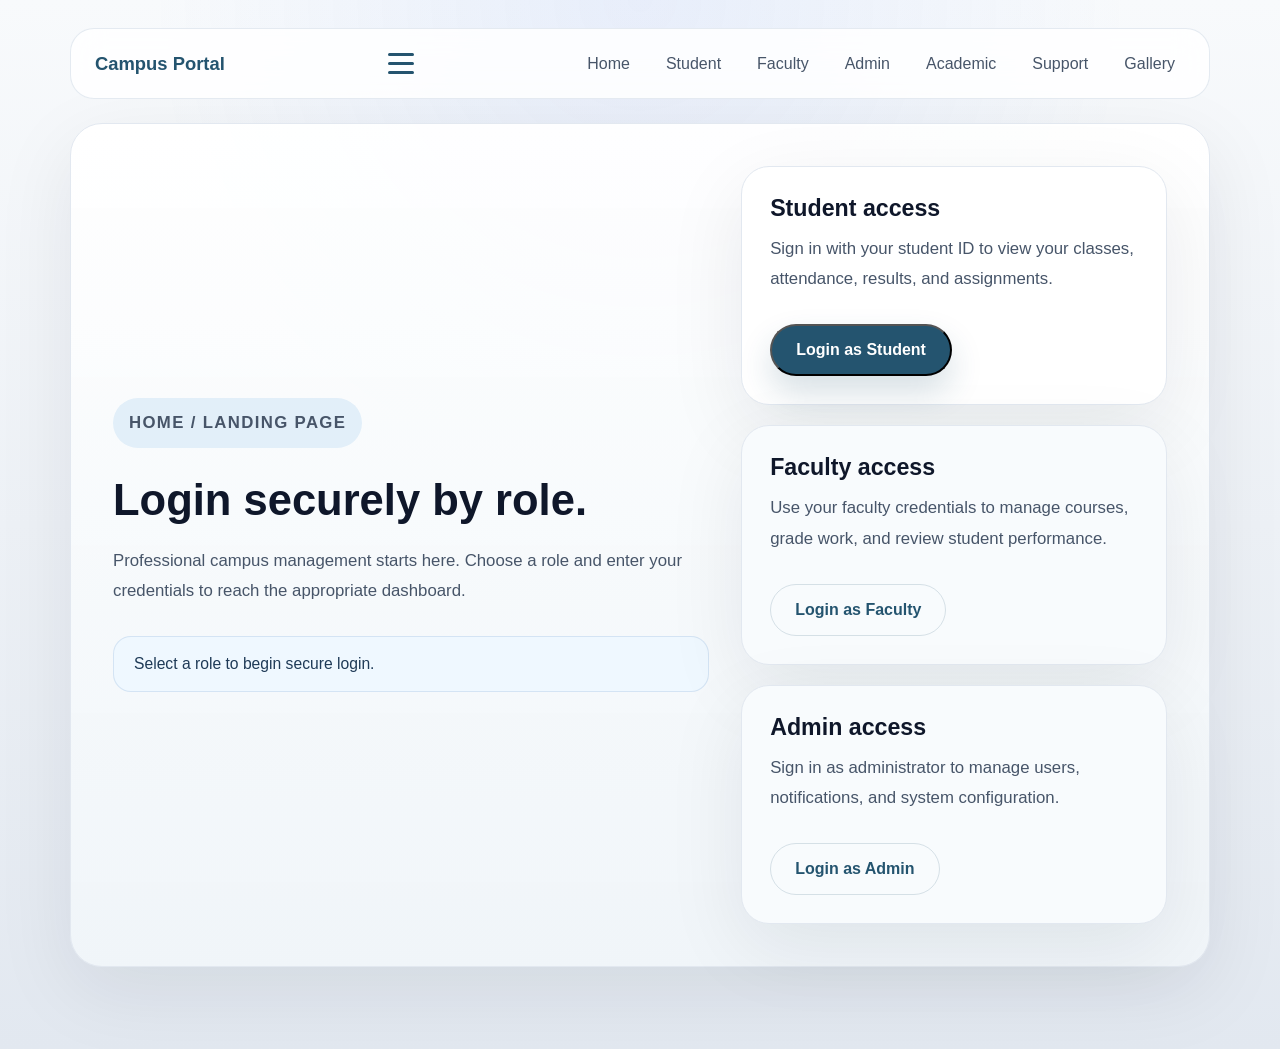
==== website/index.html @ 67450fb0 "added css and js" ====
<!DOCTYPE html>
<html lang="en">
<head>
  <meta charset="UTF-8">
  <meta name="viewport" content="width=device-width, initial-scale=1.0">
  <title>Campus Portal</title>
  <link rel="stylesheet" href="styles.css">
</head>
<body>
  <div class="page-shell">
    <header class="site-header">
      <a class="brand" href="index.html">Campus Portal</a>
      <button class="menu-toggle" type="button" aria-label="Toggle navigation" aria-expanded="false" aria-controls="site-nav">
        <span></span><span></span><span></span>
      </button>
      <nav class="site-nav" id="site-nav">
        <a href="index.html">Home</a>
        <a href="student-dashboard.html">Student</a>
        <a href="faculty-dashboard.html">Faculty</a>
        <a href="admin-dashboard.html">Admin</a>
        <a href="academic.html">Academic</a>
        <a href="support.html">Support</a>
        <a href="photo-slider.html">Gallery</a>
      </nav>
    </header>

    <section class="hero hero-home">
      <div class="hero-copy">
        <p class="eyebrow">Home / Landing Page</p>
        <h1>Login securely by role.</h1>
        <p>Professional campus management starts here. Choose a role and enter your credentials to reach the appropriate dashboard.</p>
        <div id="role-message" class="role-message">Select a role to begin secure login.</div>
      </div>
      <div class="hero-panel">
        <div class="panel-card">
          <h2>Student access</h2>
          <p>Sign in with your student ID to view your classes, attendance, results, and assignments.</p>
          <button class="button button-primary role-select-button" data-role="student" type="button">Login as Student</button>
        </div>
        <div class="panel-card panel-card-alt">
          <h2>Faculty access</h2>
          <p>Use your faculty credentials to manage courses, grade work, and review student performance.</p>
          <button class="button button-secondary role-select-button" data-role="faculty" type="button">Login as Faculty</button>
        </div>
        <div class="panel-card panel-card-alt">
          <h2>Admin access</h2>
          <p>Sign in as administrator to manage users, notifications, and system configuration.</p>
          <button class="button button-secondary role-select-button" data-role="admin" type="button">Login as Admin</button>
        </div>
      </div>
    </section>

    <main>
    </main>
  </div>

  <div id="login-modal" class="login-modal" aria-hidden="true">
    <div class="login-modal-backdrop" data-close="true"></div>
    <div class="login-modal-content" role="dialog" aria-modal="true" aria-labelledby="login-title">
      <button id="login-close" class="modal-close" type="button" aria-label="Close login form">×</button>
      <div class="form-panel">
        <h2 id="login-title">Login as <span id="login-role">Student</span></h2>
        <p>Enter your campus credentials to continue.</p>
        <form id="login-form">
          <div class="form-field">
            <label for="login-id">Campus ID</label>
            <input id="login-id" name="loginId" type="text" placeholder="Enter your ID" required>
          </div>
          <div class="form-field">
            <label for="login-password">Password</label>
            <input id="login-password" name="loginPassword" type="password" placeholder="Enter your password" required>
          </div>
          <div id="login-error" class="login-error" aria-live="polite"></div>
          <button class="button button-primary" type="submit">Continue</button>
        </form>
      </div>
    </div>
  </div>
  <script src="script.js"></script>
</body>
</html>
---- website/styles.css ----
:root {
  color-scheme: light;
  font-family: Inter, 'Segoe UI', Tahoma, Geneva, Verdana, sans-serif;
  font-size: 16px;
  background: #f1f5f9;
  color: #0f172a;
  --surface: #ffffff;
  --surface-muted: #f8fafc;
  --border: #e2e8f0;
  --text: #0f172a;
  --muted: #475569;
  --accent: #24546f;
  --accent-soft: #dbeafe;
  --shadow: 0 24px 80px rgba(15, 23, 42, 0.08);
}

* {
  box-sizing: border-box;
}

html, body {
  margin: 0;
  min-height: 100%;
}

body {
  background: radial-gradient(circle at top, rgba(37, 99, 235, 0.08), transparent 40%),
              linear-gradient(180deg, #f8fafc 0%, #e2e8f0 100%);
}

img, svg {
  max-width: 100%;
}

.hero-gallery {
  display: block;
  padding: 36px 42px;
}

.slider-card {
  margin-top: 24px;
  padding: 24px;
  border-radius: 32px;
  background: rgba(255, 255, 255, 0.95);
  border: 1px solid var(--border);
  box-shadow: var(--shadow);
}

.slider-frame {
  position: relative;
  display: grid;
  align-items: center;
}

.slider-track {
  position: relative;
  min-height: 460px;
  overflow: hidden;
  border-radius: 24px;
}

.slide {
  position: absolute;
  inset: 0;
  opacity: 0;
  transform: translateX(24px);
  transition: opacity 0.45s ease, transform 0.45s ease;
}

.slide.active {
  opacity: 1;
  transform: translateX(0);
}

.slide img {
  width: 100%;
  height: 460px;
  object-fit: cover;
  display: block;
}

.slide-caption {
  position: absolute;
  left: 24px;
  right: 24px;
  bottom: 24px;
  padding: 20px 24px;
  border-radius: 18px;
  background: rgba(15, 23, 42, 0.72);
  color: #ffffff;
  backdrop-filter: blur(6px);
}

.slide-caption h2 {
  margin: 0 0 8px;
  font-size: 1.3rem;
}

.slide-caption p {
  margin: 0;
  color: rgba(255,255,255,0.9);
}

.slider-control {
  position: absolute;
  top: 50%;
  transform: translateY(-50%);
  z-index: 2;
  border: none;
  width: 46px;
  height: 46px;
  border-radius: 50%;
  background: rgba(255, 255, 255, 0.9);
  color: var(--accent);
  font-size: 1.2rem;
  cursor: pointer;
  box-shadow: 0 12px 24px rgba(15, 23, 42, 0.14);
}

.slider-control.prev {
  left: 16px;
}

.slider-control.next {
  right: 16px;
}

.slider-dots {
  display: flex;
  justify-content: center;
  gap: 10px;
  margin-top: 16px;
}

.dot {
  width: 12px;
  height: 12px;
  border: none;
  padding: 0;
  border-radius: 50%;
  background: #cbd5e1;
  cursor: pointer;
}

.dot.active {
  background: var(--accent);
}

@media (max-width: 780px) {
  .site-header {
    align-items: center;
    flex-wrap: wrap;
  }

  .menu-toggle {
    margin-left: auto;
  }

  .site-header .site-nav {
    display: none;
    width: 100%;
    flex-direction: column;
    gap: 8px;
    padding-top: 12px;
    border-top: 1px solid var(--border);
  }

  .site-header .site-nav.open {
    display: flex;
  }

  .site-header .site-nav a {
    width: 100%;
  }

  .hero-gallery {
    padding: 28px;
  }

  .slider-track {
    min-height: 360px;
  }

  .slide img {
    height: 360px;
  }

  .slide-caption {
    left: 16px;
    right: 16px;
    bottom: 16px;
  }
}

img, svg {
  max-width: 100%;
}

button, input, textarea {
  font: inherit;
}

.page-shell {
  width: min(1140px, calc(100% - 32px));
  margin: 0 auto;
  padding: 28px 0 48px;
}

.site-header {
  display: flex;
  align-items: center;
  justify-content: space-between;
  gap: 24px;
  padding: 16px 24px;
  margin-bottom: 24px;
  border-radius: 24px;
  background: rgba(255, 255, 255, 0.85);
  border: 1px solid rgba(226, 232, 240, 0.9);
  backdrop-filter: blur(16px);
}

.brand {
  color: var(--accent);
  font-size: 1.15rem;
  font-weight: 700;
  text-decoration: none;
}

.site-nav {
  display: flex;
  flex-wrap: wrap;
  gap: 16px;
}

.site-nav a {
  color: var(--muted);
  text-decoration: none;
  padding: 8px 10px;
  border-radius: 14px;
  transition: background-color 0.2s ease, color 0.2s ease;
}

.site-nav a:hover,
.site-nav a:focus-visible {
  background: var(--accent-soft);
  color: var(--accent);
}

.menu-toggle {
  display: inline-flex;
  align-items: center;
  justify-content: center;
  flex-direction: column;
  gap: 6px;
  border: none;
  background: transparent;
  color: var(--accent);
  cursor: pointer;
  padding: 8px 12px;
  border-radius: 8px;
  transition: background-color 0.2s ease, transform 0.2s ease;
}

.menu-toggle:hover,
.menu-toggle:focus-visible {
  background-color: var(--accent-soft);
  outline: none;
  transform: scale(1.05);
}

.menu-toggle span {
  display: block;
  width: 26px;
  height: 3px;
  background: currentColor;
  border-radius: 2px;
  transition: transform 0.3s ease, opacity 0.3s ease;
}

.hero {
  display: grid;
  grid-template-columns: 1.4fr 1fr;
  gap: 32px;
  align-items: center;
  padding: 42px;
  border-radius: 32px;
  background: linear-gradient(180deg, rgba(255,255,255,0.96), rgba(241,245,249,0.98));
  border: 1px solid var(--border);
  box-shadow: var(--shadow);
}

.hero-copy {
  max-width: 620px;
}

.eyebrow {
  margin: 0 0 16px;
  display: inline-flex;
  align-items: center;
  gap: 10px;
  padding: 10px 16px;
  border-radius: 999px;
  background: #e2eff9;
  color: #1e3a57;
  font-size: 0.88rem;
  font-weight: 700;
  letter-spacing: 0.08em;
  text-transform: uppercase;
}

.hero h1 {
  margin: 0 0 22px;
  font-size: clamp(2.5rem, 3.4vw, 3.8rem);
  line-height: 1.05;
  color: var(--text);
}

.hero p {
  margin: 0 0 30px;
  color: var(--muted);
  font-size: 1.05rem;
  line-height: 1.8;
}

.hero-actions {
  display: flex;
  flex-wrap: wrap;
  gap: 16px;
}

.button {
  display: inline-flex;
  align-items: center;
  justify-content: center;
  min-height: 52px;
  padding: 0 24px;
  border-radius: 999px;
  text-decoration: none;
  font-weight: 700;
  transition: transform 0.2s ease, box-shadow 0.2s ease, background-color 0.2s ease, color 0.2s ease;
}

.button:hover,
.button:focus-visible {
  transform: translateY(-1px);
}

.button-primary {
  background: var(--accent);
  color: #ffffff;
  box-shadow: 0 16px 32px rgba(36, 84, 111, 0.18);
}

.button-secondary {
  background: transparent;
  color: var(--accent);
  border: 1px solid rgba(36, 84, 111, 0.16);
}

.button-tertiary {
  background: #f8fafc;
  color: var(--text);
  border: 1px solid var(--border);
}

.hero-panel {
  display: grid;
  gap: 20px;
}

.panel-card {
  padding: 28px;
  border-radius: 28px;
  background: var(--surface);
  border: 1px solid var(--border);
  box-shadow: var(--shadow);
    transition: transform 0.24s ease, border-color 0.24s ease;
  }
  
  .panel-card-alt {
    background: #f8fbfd;
  }
  
  .panel-card:hover {
    transform: translateY(-2px);
    border-color: rgba(36, 84, 111, 0.18);
  }
  
  .panel-card h2 {
    margin: 0 0 12px;
    font-size: 1.45rem;
    color: var(--text);
  }
  
  .role-select-button.active-role {
    box-shadow: 0 0 0 3px rgba(36, 84, 111, 0.18);
  }
  
  .role-message {
    margin-top: 16px;
    padding: 18px 20px;
    border-radius: 18px;
    background: #eff8ff;
    color: #1e3a57;
    font-size: 0.98rem;
    border: 1px solid rgba(56, 117, 183, 0.15);
  }
  
  .login-modal {
    position: fixed;
    inset: 0;
    display: none;
    align-items: center;
    justify-content: center;
    z-index: 40;
  }
  
  .login-modal.visible {
    display: flex;
  }
  
  .login-modal-backdrop {
    position: absolute;
    inset: 0;
    background: rgba(15, 23, 42, 0.55);
    backdrop-filter: blur(3px);
  }
  
  .login-modal-content {
    position: relative;
    width: min(540px, calc(100% - 32px));
    padding: 0;
    border-radius: 28px;
    background: var(--surface);
    box-shadow: 0 40px 120px rgba(15, 23, 42, 0.2);
    z-index: 1;
  }
  
  .form-panel {
    padding: 36px 32px 32px;
  }
  
  .modal-close {
    position: absolute;
    top: 18px;
    right: 18px;
    border: none;
    background: transparent;
    color: var(--muted);
    font-size: 1.8rem;
    cursor: pointer;
    line-height: 1;
  }
  
  .login-error {
    min-height: 24px;
    margin-bottom: 16px;
    color: #b91c1c;
    font-weight: 600;
  }

main {
  display: grid;
  gap: 28px;
  margin-top: 34px;
}
.overview-grid,
.feature-grid,
.detail-grid {
  display: grid;
  gap: 24px;
}

.overview-grid {
  grid-template-columns: repeat(3, minmax(0, 1fr));
}

.feature-grid {
  grid-template-columns: repeat(2, minmax(0, 1fr));
}

.dashboard-card,
.feature-card,
.detail-card,
.form-panel {
  padding: 30px;
  border-radius: 28px;
  background: var(--surface);
  border: 1px solid var(--border);
  box-shadow: var(--shadow);
}

.dashboard-card span {
  display: inline-flex;
  margin-bottom: 16px;
  font-size: 0.95rem;
  font-weight: 700;
  color: var(--accent);
}

.dashboard-card h2,
.feature-card h3,
.detail-card h3,
.form-panel h2 {
  margin: 0 0 16px;
  color: var(--text);
  font-size: 1.5rem;
}

.dashboard-card p,
.feature-card p,
.detail-card p {
  margin: 0 0 20px;
  color: var(--muted);
  line-height: 1.75;
}

.text-link {
  color: var(--accent);
  text-decoration: none;
  font-weight: 700;
}

.text-link:hover {
  text-decoration: underline;
}

.section-header {
  display: flex;
  align-items: center;
  justify-content: space-between;
  gap: 16px;
}

.section-header h2 {
  margin: 0;
  font-size: 1.8rem;
}

.detail-grid {
  grid-template-columns: repeat(2, minmax(0, 1fr));
}

.detail-card {
  display: flex;
  flex-direction: column;
  gap: 12px;
}

.detail-card strong {
  display: block;
  color: var(--text);
  margin-bottom: 8px;
}

.form-panel {
  max-width: 520px;
}

.form-field {
  display: grid;
  gap: 10px;
  margin-bottom: 18px;
}

.form-field label {
  font-weight: 600;
  color: var(--text);
}

.form-field input {
  width: 100%;
  min-height: 50px;
  padding: 0 16px;
  border: 1px solid var(--border);
  border-radius: 16px;
  background: #fff;
  color: var(--text);
}

.form-field input:focus {
  outline: none;
  border-color: #84b2d1;
  box-shadow: 0 0 0 4px rgba(36, 84, 111, 0.1);
}

.checkbox-field {
  display: flex;
  align-items: center;
  gap: 12px;
  color: var(--muted);
}

.page-footer {
  margin-top: 36px;
  padding-top: 22px;
  border-top: 1px solid #e2e8f0;
  color: var(--muted);
  font-size: 0.95rem;
}

@media (max-width: 980px) {
  .site-header {
    flex-direction: column;
    align-items: flex-start;
  }

  .hero {
    grid-template-columns: 1fr;
    padding: 28px;
  }

  .overview-grid,
  .feature-grid,
  .detail-grid {
    grid-template-columns: 1fr;
  }
}

@media (max-width: 640px) {
  .page-shell {
    width: min(100%, calc(100% - 24px));
    padding: 20px 0 32px;
  }

  .hero {
    border-radius: 24px;
  }

  .hero-actions {
    flex-direction: column;
    align-items: stretch;
  }

  .site-nav {
    width: 100%;
    justify-content: flex-start;
  }
}
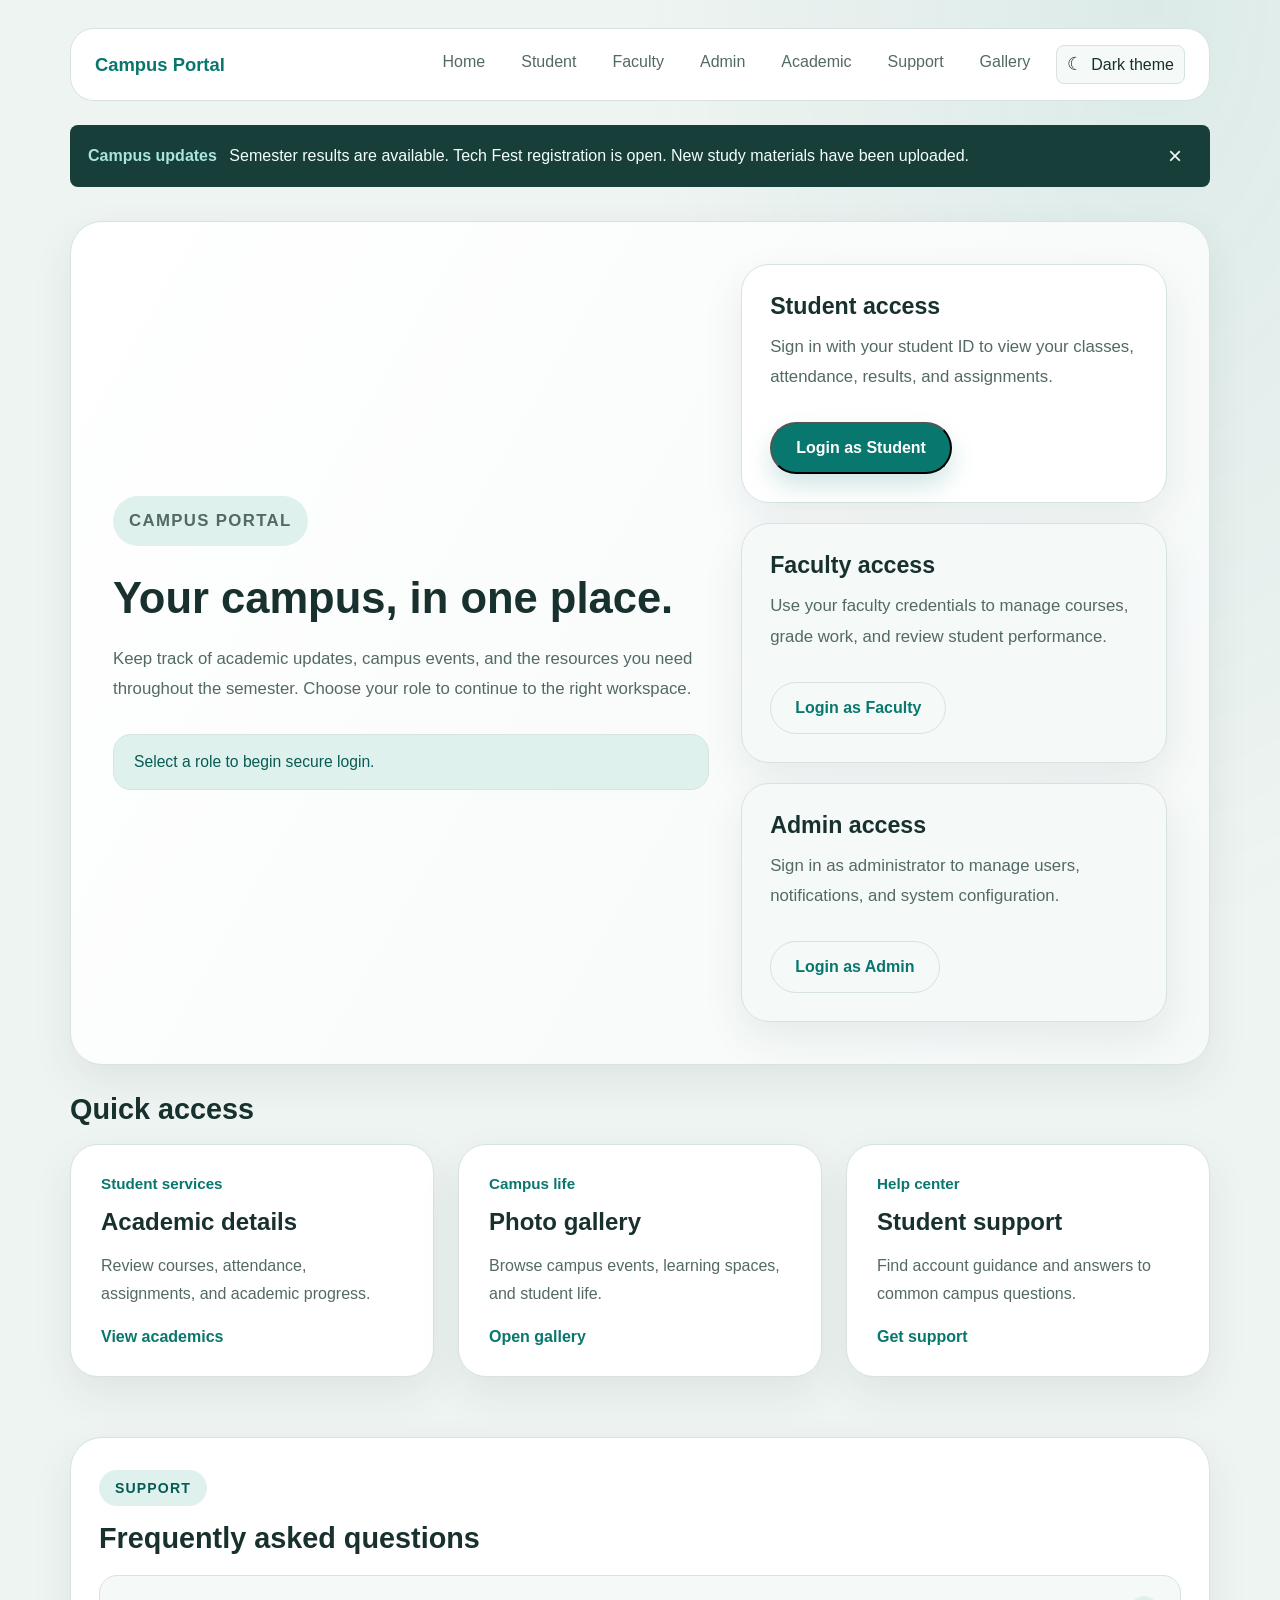
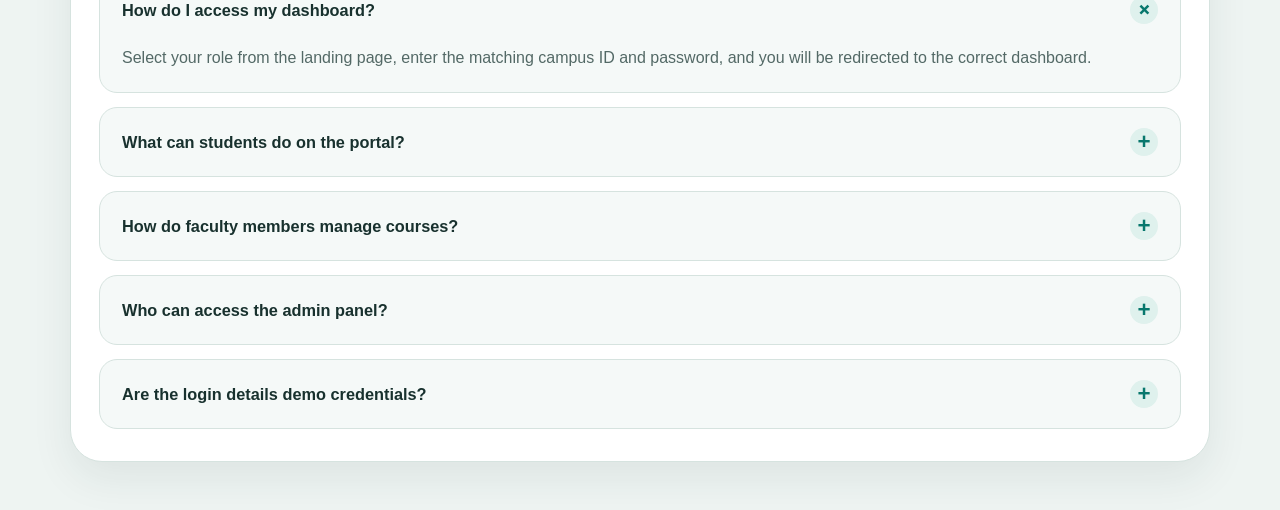
==== commit 9103a9b9: "added light dark theme and changed some ui design" ====
--- a/website/index.html
+++ b/website/index.html
@@ -1,5 +1,5 @@
 <!DOCTYPE html>
-<html lang="en">
+<html lang="en" data-theme="light">
 <head>
   <meta charset="UTF-8">
   <meta name="viewport" content="width=device-width, initial-scale=1.0">
@@ -21,14 +21,23 @@
         <a href="academic.html">Academic</a>
         <a href="support.html">Support</a>
         <a href="photo-slider.html">Gallery</a>
+        <button class="theme-toggle" type="button" data-theme-toggle aria-label="Dark theme" aria-pressed="false">
+          <span class="theme-icon" aria-hidden="true">&#9790;</span><span>Dark theme</span>
+        </button>
       </nav>
     </header>
 
+    <aside class="notification-banner" id="notification-banner" aria-label="Campus announcements">
+      <p><strong>Campus updates</strong> Semester results are available. Tech Fest registration is open. New study materials have been uploaded.</p>
+      <button class="notification-close" type="button" aria-label="Dismiss announcements">&times;</button>
+    </aside>
+
+    <main>
     <section class="hero hero-home">
       <div class="hero-copy">
-        <p class="eyebrow">Home / Landing Page</p>
-        <h1>Login securely by role.</h1>
-        <p>Professional campus management starts here. Choose a role and enter your credentials to reach the appropriate dashboard.</p>
+        <p class="eyebrow">Campus Portal</p>
+        <h1>Your campus, in one place.</h1>
+        <p>Keep track of academic updates, campus events, and the resources you need throughout the semester. Choose your role to continue to the right workspace.</p>
         <div id="role-message" class="role-message">Select a role to begin secure login.</div>
       </div>
       <div class="hero-panel">
@@ -50,7 +59,93 @@
       </div>
     </section>
 
-    <main>
+    <section class="home-quick-access" aria-labelledby="quick-access-title">
+      <div class="section-header">
+        <h2 id="quick-access-title">Quick access</h2>
+      </div>
+      <div class="overview-grid">
+        <article class="dashboard-card">
+          <span>Student services</span>
+          <h2>Academic details</h2>
+          <p>Review courses, attendance, assignments, and academic progress.</p>
+          <a class="text-link" href="academic.html">View academics</a>
+        </article>
+        <article class="dashboard-card">
+          <span>Campus life</span>
+          <h2>Photo gallery</h2>
+          <p>Browse campus events, learning spaces, and student life.</p>
+          <a class="text-link" href="photo-slider.html">Open gallery</a>
+        </article>
+        <article class="dashboard-card">
+          <span>Help center</span>
+          <h2>Student support</h2>
+          <p>Find account guidance and answers to common campus questions.</p>
+          <a class="text-link" href="support.html">Get support</a>
+        </article>
+      </div>
+    </section>
+
+    <section class="faq-section" aria-labelledby="faq-title">
+      <div class="section-header faq-header">
+        <div>
+          <p class="eyebrow">Support</p>
+          <h2 id="faq-title">Frequently asked questions</h2>
+        </div>
+      </div>
+
+      <div class="faq-list">
+        <article class="faq-item active">
+          <button class="faq-question" type="button" aria-expanded="true">
+            <span>How do I access my dashboard?</span>
+            <span class="faq-icon" aria-hidden="true">+</span>
+          </button>
+          <div class="faq-answer">
+            <p>Select your role from the landing page, enter the matching campus ID and password, and you will be redirected to the correct dashboard.</p>
+          </div>
+        </article>
+
+        <article class="faq-item">
+          <button class="faq-question" type="button" aria-expanded="false">
+            <span>What can students do on the portal?</span>
+            <span class="faq-icon" aria-hidden="true">+</span>
+          </button>
+          <div class="faq-answer">
+            <p>Students can check attendance, review academic results, access assignments, and stay updated with important announcements from the campus.</p>
+          </div>
+        </article>
+
+        <article class="faq-item">
+          <button class="faq-question" type="button" aria-expanded="false">
+            <span>How do faculty members manage courses?</span>
+            <span class="faq-icon" aria-hidden="true">+</span>
+          </button> 
+          <div class="faq-answer">
+            <p>Faculty users can view assigned courses, monitor student participation, update grades, and manage academic records from the faculty dashboard.</p>
+          </div>
+        </article>
+
+        <article class="faq-item">
+          <button class="faq-question" type="button" aria-expanded="false">
+            <span>Who can access the admin panel?</span>
+            <span class="faq-icon" aria-hidden="true">+</span>
+          </button>
+          <div class="faq-answer">
+            <p>Only authorized administrators can access the admin panel to manage users, announcements, and system-level campus settings.</p>
+          </div>
+        </article>
+
+        <article class="faq-item">
+          <button class="faq-question" type="button" aria-expanded="false">
+            <span>Are the login details demo credentials?</span>
+            <span class="faq-icon" aria-hidden="true">+</span>
+          </button>
+          <div class="faq-answer">
+            <p>Yes. These examples are intentionally set up for the demo portal, allowing users to test role-based access in a secure sample environment.</p>
+          </div>
+        </article>
+      </div>
+    </section>
+
     </main>
   </div>
 
--- a/website/styles.css
+++ b/website/styles.css
@@ -1,17 +1,37 @@
 :root {
   color-scheme: light;
-  font-family: Inter, 'Segoe UI', Tahoma, Geneva, Verdana, sans-serif;
+  font-family: 'Segoe UI', Tahoma, Geneva, Verdana, sans-serif;
   font-size: 16px;
-  background: #f1f5f9;
-  color: #0f172a;
+  background: #eef4f2;
+  color: #18312e;
+  --page: #eef4f2;
   --surface: #ffffff;
-  --surface-muted: #f8fafc;
-  --border: #e2e8f0;
-  --text: #0f172a;
-  --muted: #475569;
-  --accent: #24546f;
-  --accent-soft: #dbeafe;
-  --shadow: 0 24px 80px rgba(15, 23, 42, 0.08);
+  --surface-muted: #f5f9f8;
+  --border: #d6e3df;
+  --text: #18312e;
+  --muted: #536966;
+  --accent: #08776d;
+  --accent-strong: #075b54;
+  --accent-soft: #dff1ed;
+  --notice: #183e3a;
+  --notice-text: #f4fffc;
+  --shadow: 0 16px 42px rgba(24, 49, 46, 0.08);
+}
+
+html[data-theme="dark"] {
+  color-scheme: dark;
+  --page: #142321;
+  --surface: #1d302d;
+  --surface-muted: #233936;
+  --border: #38524d;
+  --text: #edf7f4;
+  --muted: #b4c8c3;
+  --accent: #75d5c5;
+  --accent-strong: #a0e6d9;
+  --accent-soft: #294b45;
+  --notice: #0d1917;
+  --notice-text: #f4fffc;
+  --shadow: 0 16px 42px rgba(0, 0, 0, 0.2);
 }
 
 * {
@@ -24,8 +44,9 @@
 }
 
 body {
-  background: radial-gradient(circle at top, rgba(37, 99, 235, 0.08), transparent 40%),
-              linear-gradient(180deg, #f8fafc 0%, #e2e8f0 100%);
+  background: radial-gradient(ellipse at 90% 0%, rgba(8, 119, 109, 0.08), transparent 32rem), var(--page);
+  color: var(--text);
+  transition: background-color 0.2s ease, color 0.2s ease;
 }
 
 img, svg {
@@ -41,7 +62,7 @@
   margin-top: 24px;
   padding: 24px;
   border-radius: 32px;
-  background: rgba(255, 255, 255, 0.95);
+  background: var(--surface);
   border: 1px solid var(--border);
   box-shadow: var(--shadow);
 }
@@ -110,7 +131,7 @@
   width: 46px;
   height: 46px;
   border-radius: 50%;
-  background: rgba(255, 255, 255, 0.9);
+  background: var(--surface);
   color: var(--accent);
   font-size: 1.2rem;
   cursor: pointer;
@@ -153,6 +174,7 @@
   }
 
   .menu-toggle {
+    display: inline-flex;
     margin-left: auto;
   }
 
@@ -173,6 +195,12 @@
     width: 100%;
   }
 
+  .site-header .site-nav .theme-toggle,
+  .site-header .site-nav .result-tab {
+    width: 100%;
+    justify-content: flex-start;
+  }
+
   .hero-gallery {
     padding: 28px;
   }
@@ -214,8 +242,8 @@
   padding: 16px 24px;
   margin-bottom: 24px;
   border-radius: 24px;
-  background: rgba(255, 255, 255, 0.85);
-  border: 1px solid rgba(226, 232, 240, 0.9);
+  background: var(--surface);
+  border: 1px solid var(--border);
   backdrop-filter: blur(16px);
 }
 
@@ -246,8 +274,53 @@
   color: var(--accent);
 }
 
+.site-nav .theme-toggle {
+  display: inline-flex;
+  align-items: center;
+  gap: 8px;
+  padding: 8px 10px;
+  border: 1px solid var(--border);
+  border-radius: 8px;
+  background: var(--surface-muted);
+  color: var(--text);
+  font: inherit;
+  cursor: pointer;
+}
+
+.site-nav .theme-toggle span:last-child {
+  white-space: nowrap;
+}
+
+.theme-toggle:hover,
+.theme-toggle:focus-visible {
+  border-color: var(--accent);
+  outline: 2px solid var(--accent-soft);
+  outline-offset: 1px;
+}
+
+.theme-icon {
+  font-size: 1.1rem;
+}
+
+.site-nav .result-tab {
+  padding: 8px 10px;
+  border: 0;
+  border-radius: 14px;
+  background: transparent;
+  color: var(--muted);
+  font: inherit;
+  cursor: pointer;
+  transition: background-color 0.2s ease, color 0.2s ease;
+}
+
+.site-nav .result-tab:hover,
+.site-nav .result-tab:focus-visible {
+  background: var(--accent-soft);
+  color: var(--accent);
+}
+
 .menu-toggle {
-  display: inline-flex;
+  display: none;
   align-items: center;
   justify-content: center;
   flex-direction: column;
@@ -277,6 +350,50 @@
   transition: transform 0.3s ease, opacity 0.3s ease;
 }
 
+.notification-banner {
+  display: flex;
+  align-items: center;
+  justify-content: space-between;
+  gap: 20px;
+  margin: 16px 0 24px;
+  padding: 14px 18px;
+  border-radius: 8px;
+  background: var(--notice);
+  color: var(--notice-text);
+}
+
+.notification-banner[hidden] {
+  display: none;
+}
+
+.notification-banner p {
+  margin: 0;
+  line-height: 1.6;
+}
+
+.notification-banner strong {
+  margin-right: 8px;
+  color: #a9e6d9;
+}
+
+.notification-close {
+  flex: 0 0 auto;
+  width: 34px;
+  height: 34px;
+  border: 0;
+  border-radius: 5px;
+  background: transparent;
+  color: inherit;
+  font-size: 1.5rem;
+  line-height: 1;
+  cursor: pointer;
+}
+
+.notification-close:focus-visible {
+  outline: 3px solid var(--accent);
+  outline-offset: 2px;
+}
+
 .hero {
   display: grid;
   grid-template-columns: 1.4fr 1fr;
@@ -284,7 +401,7 @@
   align-items: center;
   padding: 42px;
   border-radius: 32px;
-  background: linear-gradient(180deg, rgba(255,255,255,0.96), rgba(241,245,249,0.98));
+  background: linear-gradient(120deg, var(--surface), var(--surface-muted));
   border: 1px solid var(--border);
   box-shadow: var(--shadow);
 }
@@ -300,8 +417,8 @@
   gap: 10px;
   padding: 10px 16px;
   border-radius: 999px;
-  background: #e2eff9;
-  color: #1e3a57;
+  background: var(--accent-soft);
+  color: var(--accent-strong);
   font-size: 0.88rem;
   font-weight: 700;
   letter-spacing: 0.08em;
@@ -348,17 +465,17 @@
 .button-primary {
   background: var(--accent);
   color: #ffffff;
-  box-shadow: 0 16px 32px rgba(36, 84, 111, 0.18);
+  box-shadow: 0 12px 24px rgba(8, 119, 109, 0.18);
 }
 
 .button-secondary {
   background: transparent;
   color: var(--accent);
-  border: 1px solid rgba(36, 84, 111, 0.16);
+  border: 1px solid var(--border);
 }
 
 .button-tertiary {
-  background: #f8fafc;
+  background: var(--surface-muted);
   color: var(--text);
   border: 1px solid var(--border);
 }
@@ -378,12 +495,12 @@
   }
   
   .panel-card-alt {
-    background: #f8fbfd;
+    background: var(--surface-muted);
   }
   
   .panel-card:hover {
     transform: translateY(-2px);
-    border-color: rgba(36, 84, 111, 0.18);
+    border-color: var(--accent);
   }
   
   .panel-card h2 {
@@ -400,10 +517,10 @@
     margin-top: 16px;
     padding: 18px 20px;
     border-radius: 18px;
-    background: #eff8ff;
-    color: #1e3a57;
+    background: var(--accent-soft);
+    color: var(--accent-strong);
     font-size: 0.98rem;
-    border: 1px solid rgba(56, 117, 183, 0.15);
+    border: 1px solid var(--border);
   }
   
   .login-modal {
@@ -459,6 +576,91 @@
     font-weight: 600;
   }
 
+.faq-section {
+  margin-top: 32px;
+  padding: 32px 28px;
+  border-radius: 32px;
+  background: var(--surface);
+  border: 1px solid var(--border);
+  box-shadow: var(--shadow);
+}
+
+.faq-header {
+  margin-bottom: 20px;
+}
+
+.faq-header h2 {
+  margin-top: 10px;
+}
+
+.faq-list {
+  display: grid;
+  gap: 14px;
+}
+
+.faq-item {
+  border-radius: 18px;
+  border: 1px solid var(--border);
+  background: var(--surface-muted);
+  overflow: hidden;
+}
+
+.faq-question {
+  width: 100%;
+  display: flex;
+  align-items: center;
+  justify-content: space-between;
+  gap: 20px;
+  padding: 20px 22px;
+  border: none;
+  background: transparent;
+  color: var(--text);
+  font-size: 1.02rem;
+  font-weight: 700;
+  text-align: left;
+  cursor: pointer;
+}
+
+.faq-icon {
+  display: inline-flex;
+  align-items: center;
+  justify-content: center;
+  width: 28px;
+  height: 28px;
+  border-radius: 50%;
+  background: var(--accent-soft);
+  color: var(--accent);
+  font-size: 1.4rem;
+  line-height: 1;
+  transition: transform 0.2s ease;
+}
+
+.faq-answer {
+  max-height: 0;
+  overflow: hidden;
+  transition: max-height 0.3s ease;
+}
+
+.faq-answer p {
+  margin: 0;
+  padding: 0 22px 20px;
+  color: var(--muted);
+  line-height: 1.75;
+}
+
+.faq-item.active .faq-answer {
+  max-height: 220px;
+}
+
+.faq-item.active .faq-icon {
+  transform: rotate(45deg);
+}
+
+.home-quick-access {
+  display: grid;
+  gap: 18px;
+}
+
 main {
   display: grid;
   gap: 28px;
@@ -574,14 +776,14 @@
   padding: 0 16px;
   border: 1px solid var(--border);
   border-radius: 16px;
-  background: #fff;
+  background: var(--surface);
   color: var(--text);
 }
 
 .form-field input:focus {
   outline: none;
-  border-color: #84b2d1;
-  box-shadow: 0 0 0 4px rgba(36, 84, 111, 0.1);
+  border-color: var(--accent);
+  box-shadow: 0 0 0 4px var(--accent-soft);
 }
 
 .checkbox-field {
@@ -594,15 +796,15 @@
 .page-footer {
   margin-top: 36px;
   padding-top: 22px;
-  border-top: 1px solid #e2e8f0;
+  border-top: 1px solid var(--border);
   color: var(--muted);
   font-size: 0.95rem;
 }
 
 @media (max-width: 980px) {
   .site-header {
-    flex-direction: column;
-    align-items: flex-start;
+    flex-wrap: wrap;
+    align-items: center;
   }
 
   .hero {
@@ -617,6 +819,123 @@
   }
 }
 
+.result-tab {
+  font-weight: 600;
+}
+
+.result-modal-overlay {
+  position: fixed;
+  inset: 0;
+  display: none;
+  align-items: center;
+  justify-content: center;
+  padding: 24px;
+  background: rgba(15, 23, 42, 0.26);
+  backdrop-filter: blur(2px);
+  z-index: 100;
+}
+
+.result-modal-overlay.visible {
+  display: flex;
+}
+
+.result-modal {
+  position: relative;
+  width: min(960px, 100%);
+  max-height: 90vh;
+  overflow-y: auto;
+  padding: 28px 26px 24px;
+  border-radius: 18px;
+  background: var(--surface);
+  box-shadow: 0 30px 80px rgba(15, 23, 42, 0.25);
+}
+
+.result-close {
+  position: absolute;
+  top: 18px;
+  right: 18px;
+  border: none;
+  background: transparent;
+  color: var(--text);
+  font-size: 2.2rem;
+  line-height: 1;
+  cursor: pointer;
+}
+
+.result-title {
+  margin: 0 0 20px;
+  text-align: center;
+  font-size: clamp(2rem, 2vw, 2.6rem);
+  color: var(--accent-strong);
+}
+
+.result-meta {
+  display: grid;
+  grid-template-columns: repeat(2, minmax(0, 1fr));
+  gap: 14px 20px;
+  margin-bottom: 22px;
+}
+
+.result-meta p {
+  margin: 0;
+  padding: 16px 18px;
+  border-radius: 12px;
+  background: var(--surface-muted);
+  font-size: 1.05rem;
+}
+
+.result-table {
+  width: 100%;
+  border-collapse: collapse;
+  border-radius: 12px;
+  overflow: hidden;
+  background: var(--surface);
+  box-shadow: inset 0 0 0 1px rgba(148, 163, 184, 0.4);
+}
+
+.result-table th,
+.result-table td {
+  padding: 18px 14px;
+  border: 1px solid var(--border);
+  text-align: center;
+  font-size: 1.05rem;
+}
+
+.result-table thead th {
+  background: var(--accent);
+  color: #ffffff;
+  font-weight: 700;
+}
+
+.result-summary {
+  margin-top: 20px;
+  padding: 10px 6px 0;
+  color: var(--text);
+  font-size: 1.1rem;
+  line-height: 1.8;
+}
+
+.result-summary p {
+  margin: 0;
+}
+
+.result-pass {
+  color: #16a34a;
+  font-weight: 700;
+}
+
+.download-result {
+  margin-top: 22px;
+  padding: 14px 24px;
+  border: none;
+  border-radius: 10px;
+  background: var(--accent);
+  color: #ffffff;
+  font-size: 1rem;
+  font-weight: 700;
+  cursor: pointer;
+}
+
 @media (max-width: 640px) {
   .page-shell {
     width: min(100%, calc(100% - 24px));
@@ -636,4 +955,64 @@
     width: 100%;
     justify-content: flex-start;
   }
-}
+
+  .result-meta {
+    grid-template-columns: 1fr;
+  }
+
+  .result-modal {
+    padding: 26px 18px 20px;
+  }
+
+  .notification-banner {
+    align-items: flex-start;
+    gap: 10px;
+  }
+}
+
+@media (max-width: 780px) {
+  .site-header {
+    align-items: center;
+    flex-wrap: wrap;
+  }
+
+  .menu-toggle {
+    display: inline-flex;
+    margin-left: auto;
+  }
+
+  .site-header .site-nav {
+    display: none;
+    width: 100%;
+    flex-direction: column;
+    align-items: stretch;
+    gap: 8px;
+    padding-top: 12px;
+    border-top: 1px solid var(--border);
+  }
+
+  .site-header .site-nav.open {
+    display: flex;
+  }
+
+  .site-header .site-nav a,
+  .site-header .site-nav .result-tab,
+  .site-header .site-nav .theme-toggle {
+    width: 100%;
+    text-align: left;
+  }
+
+  .site-header .site-nav .theme-toggle {
+    justify-content: flex-start;
+  }
+}
+
+html[data-theme="dark"] .panel-card-alt,
+html[data-theme="dark"] .button-tertiary,
+html[data-theme="dark"] .result-table td {
+  background: var(--surface-muted);
+}
+
+html[data-theme="dark"] .role-message {
+  color: var(--text);
+}
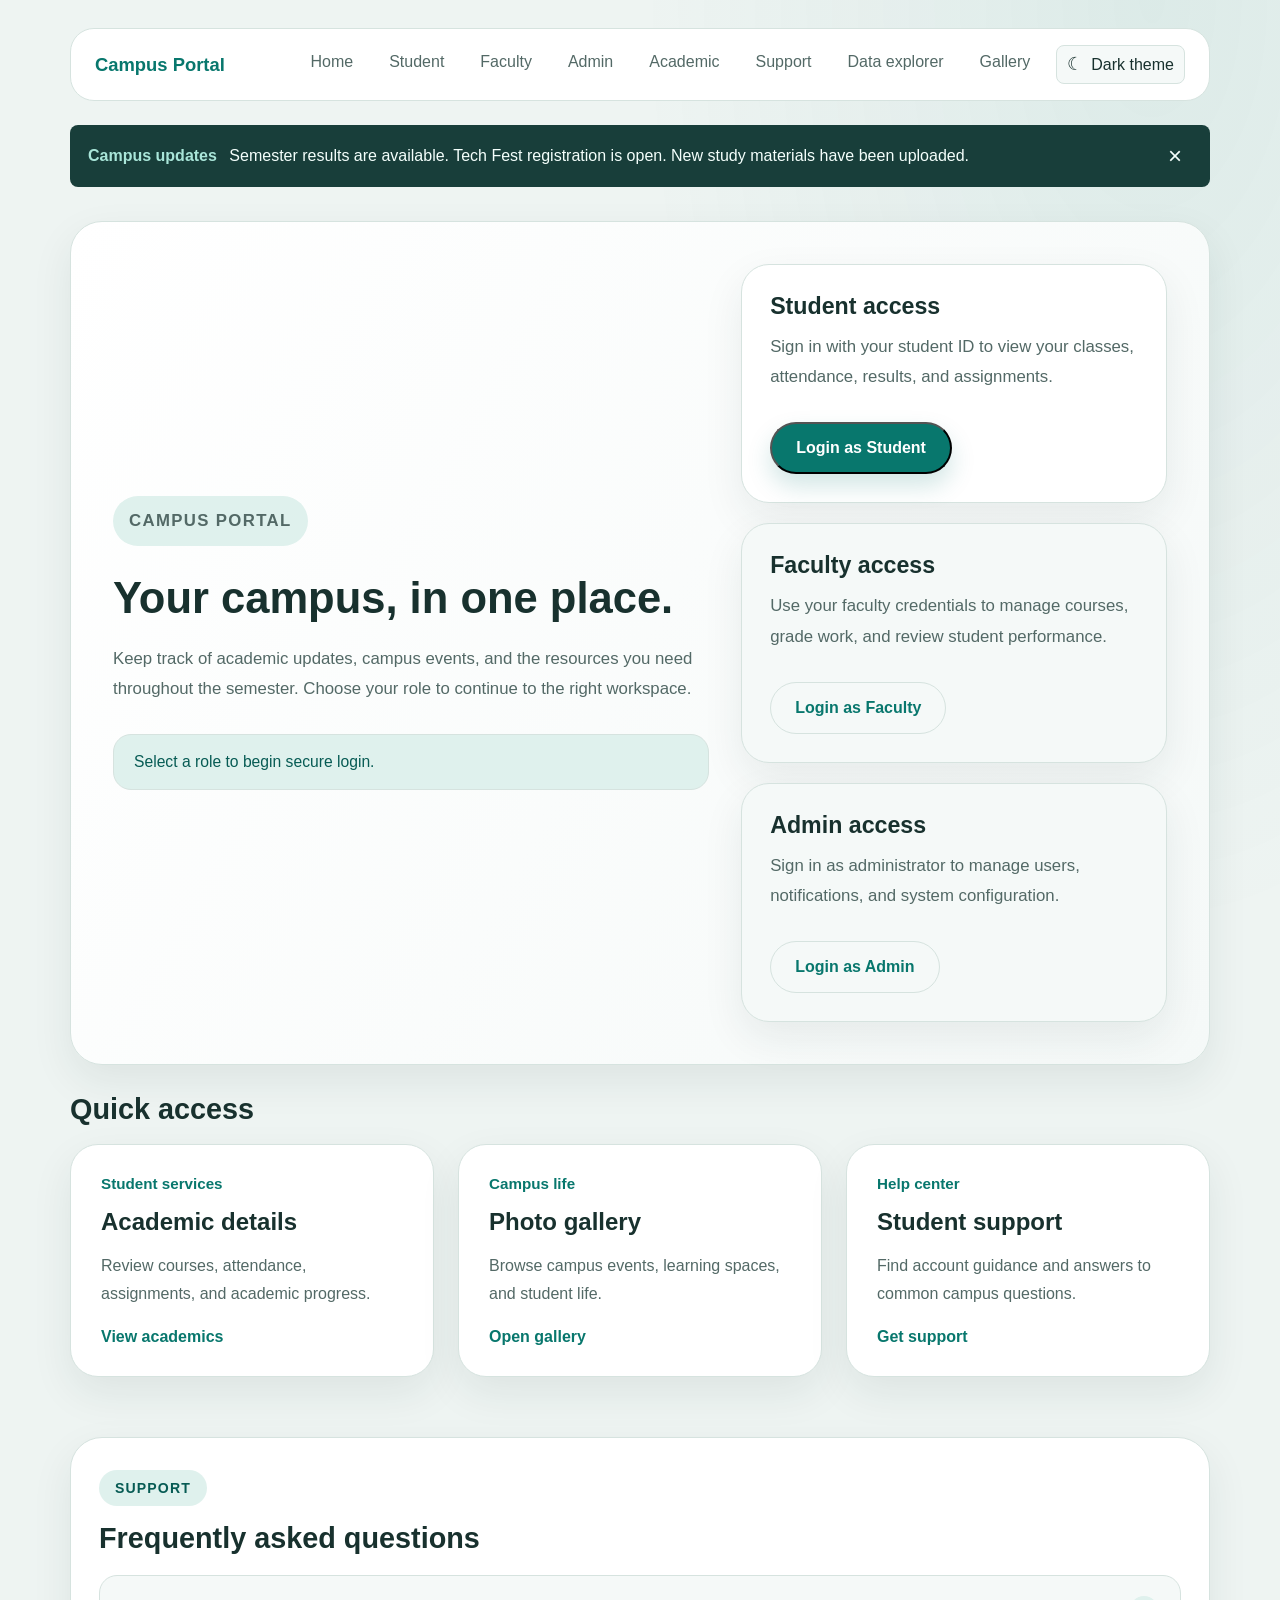
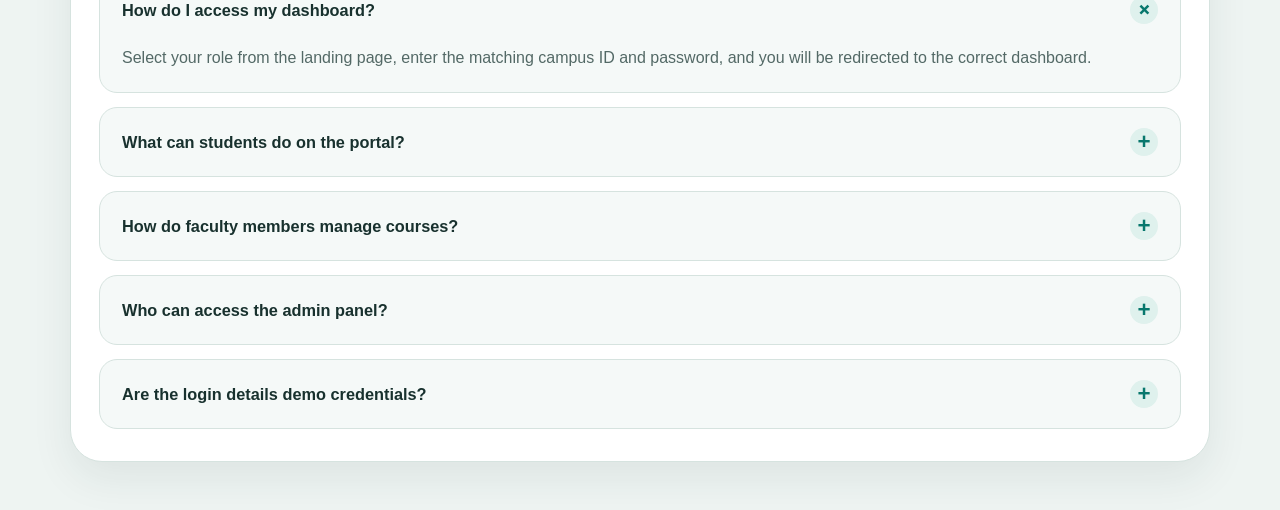
==== commit 41d71a06: "added p6" ====
--- a/website/index.html
+++ b/website/index.html
@@ -20,6 +20,7 @@
         <a href="admin-dashboard.html">Admin</a>
         <a href="academic.html">Academic</a>
         <a href="support.html">Support</a>
+        <a href="practical 6/practical6.html">Data explorer</a>
         <a href="photo-slider.html">Gallery</a>
         <button class="theme-toggle" type="button" data-theme-toggle aria-label="Dark theme" aria-pressed="false">
           <span class="theme-icon" aria-hidden="true">&#9790;</span><span>Dark theme</span>
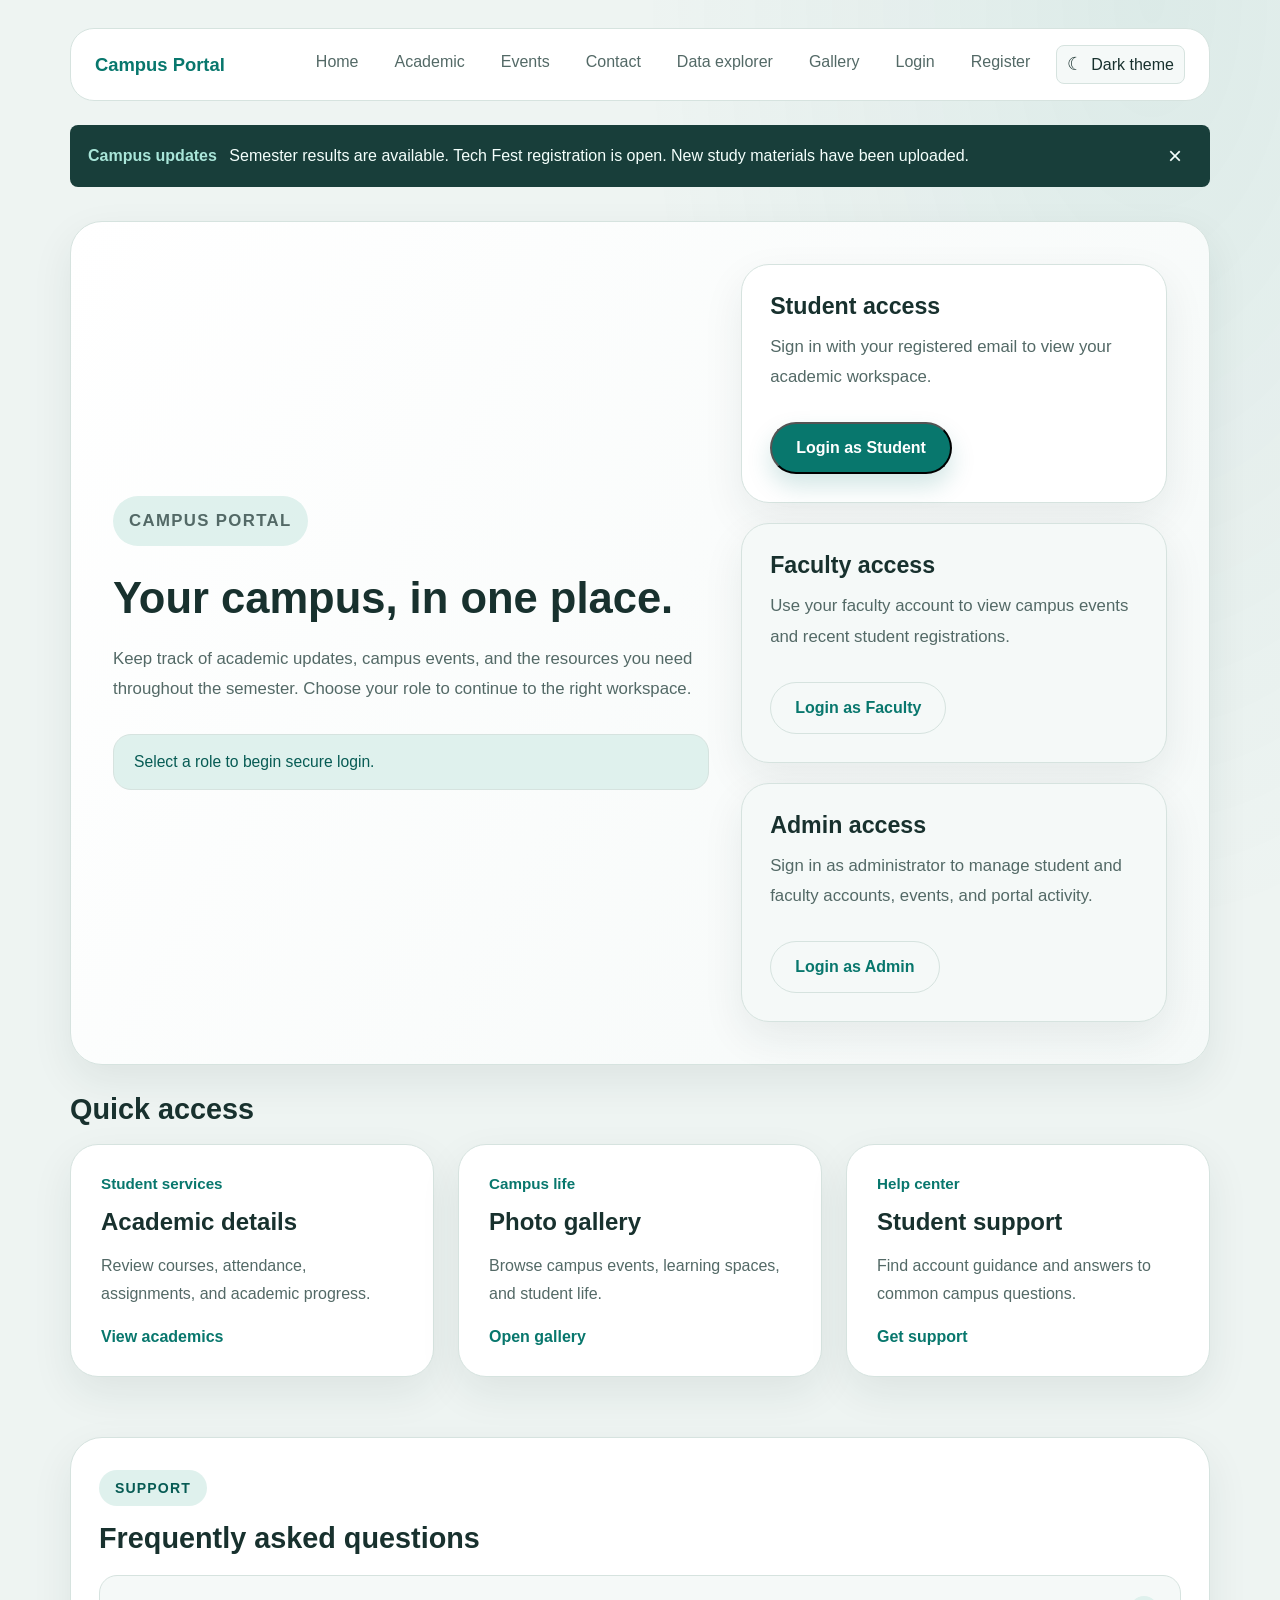
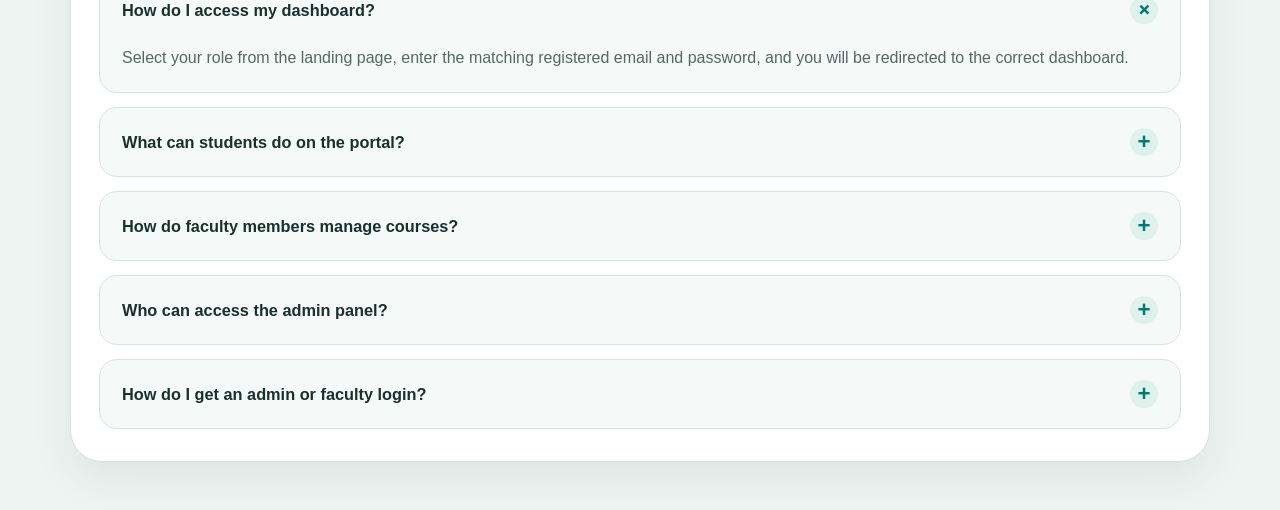
==== commit e2743f9e: "final" ====
--- a/website/index.html
+++ b/website/index.html
@@ -15,9 +15,6 @@
       </button>
       <nav class="site-nav" id="site-nav">
         <a href="index.html">Home</a>
-        <a href="student-dashboard.html">Student</a>
-        <a href="faculty-dashboard.html">Faculty</a>
-        <a href="admin-dashboard.html">Admin</a>
         <a href="academic.html">Academic</a>
         <a href="support.html">Support</a>
         <a href="practical 6/practical6.html">Data explorer</a>
@@ -44,17 +41,17 @@
       <div class="hero-panel">
         <div class="panel-card">
           <h2>Student access</h2>
-          <p>Sign in with your student ID to view your classes, attendance, results, and assignments.</p>
+          <p>Sign in with your registered email to view your academic workspace.</p>
           <button class="button button-primary role-select-button" data-role="student" type="button">Login as Student</button>
         </div>
         <div class="panel-card panel-card-alt">
           <h2>Faculty access</h2>
-          <p>Use your faculty credentials to manage courses, grade work, and review student performance.</p>
+          <p>Use your faculty account to view campus events and recent student registrations.</p>
           <button class="button button-secondary role-select-button" data-role="faculty" type="button">Login as Faculty</button>
         </div>
         <div class="panel-card panel-card-alt">
           <h2>Admin access</h2>
-          <p>Sign in as administrator to manage users, notifications, and system configuration.</p>
+          <p>Sign in as administrator to manage student and faculty accounts, events, and portal activity.</p>
           <button class="button button-secondary role-select-button" data-role="admin" type="button">Login as Admin</button>
         </div>
       </div>
@@ -101,7 +98,7 @@
             <span class="faq-icon" aria-hidden="true">+</span>
           </button>
           <div class="faq-answer">
-            <p>Select your role from the landing page, enter the matching campus ID and password, and you will be redirected to the correct dashboard.</p>
+            <p>Select your role from the landing page, enter the matching registered email and password, and you will be redirected to the correct dashboard.</p>
           </div>
         </article>
 
@@ -137,11 +134,11 @@
 
         <article class="faq-item">
           <button class="faq-question" type="button" aria-expanded="false">
-            <span>Are the login details demo credentials?</span>
+            <span>How do I get an admin or faculty login?</span>
             <span class="faq-icon" aria-hidden="true">+</span>
           </button>
           <div class="faq-answer">
-            <p>Yes. These examples are intentionally set up for the demo portal, allowing users to test role-based access in a secure sample environment.</p>
+            <p>An administrator is provisioned from the server command line. An administrator can create faculty accounts from the protected Faculty accounts page. Student accounts can be created through registration.</p>
           </div>
         </article>
       </div>
@@ -150,29 +147,6 @@
     </main>
   </div>
 
-  <div id="login-modal" class="login-modal" aria-hidden="true">
-    <div class="login-modal-backdrop" data-close="true"></div>
-    <div class="login-modal-content" role="dialog" aria-modal="true" aria-labelledby="login-title">
-      <button id="login-close" class="modal-close" type="button" aria-label="Close login form">×</button>
-      <div class="form-panel">
-        <h2 id="login-title">Login as <span id="login-role">Student</span></h2>
-        <p>Enter your campus credentials to continue.</p>
-        <form id="login-form">
-          <div class="form-field">
-            <label for="login-id">Campus ID</label>
-            <input id="login-id" name="loginId" type="text" placeholder="Enter your ID" required>
-          </div>
-          <div class="form-field">
-            <label for="login-password">Password</label>
-            <input id="login-password" name="loginPassword" type="password" placeholder="Enter your password" required>
-          </div>
-          <div id="login-error" class="login-error" aria-live="polite"></div>
-          <button class="button button-primary" type="submit">Continue</button>
-        </form>
-      </div>
-    </div>
-  </div>
   <script src="script.js"></script>
 </body>
 </html>
-
--- a/website/styles.css
+++ b/website/styles.css
@@ -268,6 +268,27 @@
   transition: background-color 0.2s ease, color 0.2s ease;
 }
 
+.site-nav .nav-logout {
+  display: inline-flex;
+  margin: 0;
+}
+
+.site-nav .nav-logout button {
+  padding: 8px 10px;
+  border: 0;
+  border-radius: 14px;
+  background: transparent;
+  color: var(--muted);
+  font: inherit;
+  cursor: pointer;
+}
+
+.site-nav .nav-logout button:hover,
+.site-nav .nav-logout button:focus-visible {
+  background: var(--accent-soft);
+  color: var(--accent);
+}
+
 .site-nav a:hover,
 .site-nav a:focus-visible {
   background: var(--accent-soft);
@@ -1005,6 +1026,10 @@
   .site-header .site-nav .theme-toggle {
     justify-content: flex-start;
   }
+
+  .site-header .site-nav .nav-logout {
+    width: 100%;
+  }
 }
 
 html[data-theme="dark"] .panel-card-alt,
